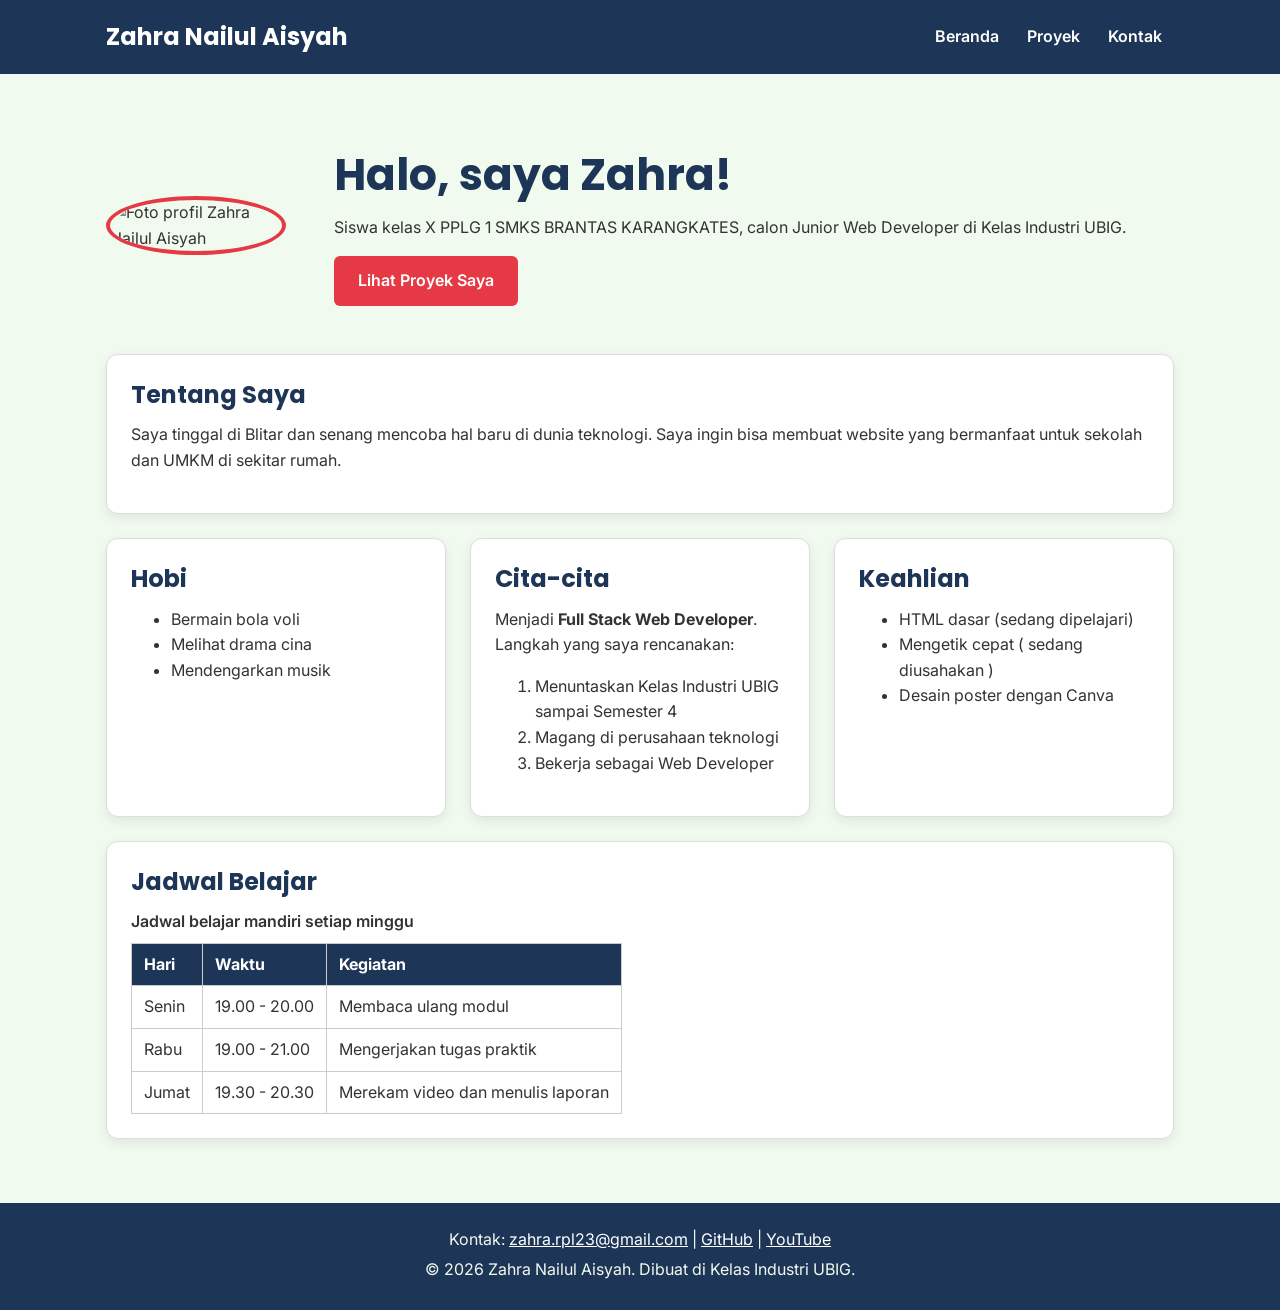
==== index.html @ e12aaff3 "feat: menambahkan html pertama" ====
<!DOCTYPE html>
<html lang="id">
<head>
  <meta charset="UTF-8">
  <meta name="viewport" content="width=device-width, initial-scale=1.0">
  <title>Zahra Nailul Aisyah | Beranda</title>
  <link rel="preconnect" href="https://fonts.googleapis.com">
  <link rel="preconnect" href="https://fonts.gstatic.com" crossorigin>
  <link href="https://fonts.googleapis.com/css2?family=Inter:wght@400;600&family=Poppins:wght@600;700&display=swap" rel="stylesheet">
  <link rel="stylesheet" href="css/style.css">
</head>
<body>
  <header>
    <div class="container navbar">
      <h1>Zahra Nailul Aisyah</h1>
      <nav class="menu-laptop">
        <ul>
          <li><a href="index.html">Beranda</a></li>
          <li><a href="proyek.html">Proyek</a></li>
          <li><a href="kontak.html">Kontak</a></li>
        </ul>
      </nav>
      <!-- Tantangan: menu ponsel yang bisa dibuka-tutup -->
      <details class="menu-ponsel">
        <summary>Menu</summary>
        <nav>
          <ul>
            <li><a href="index.html">Beranda</a></li>
            <li><a href="proyek.html">Proyek</a></li>
            <li><a href="kontak.html">Kontak</a></li>
          </ul>
        </nav>
      </details>
    </div>
  </header>

  <main>
    <div class="container">
      <section class="hero">
        <img src="img/foto-profil.png" alt="Foto profil Zahra Nailul Aisyah" width="180">
        <div>
          <h2>Halo, saya Zahra!</h2>
          <p>Siswa kelas X PPLG 1 SMKS BRANTAS KARANGKATES, calon Junior Web Developer di Kelas Industri UBIG.</p>
          <a href="proyek.html" class="tombol">Lihat Proyek Saya</a>
        </div>
      </section>

      <section class="kartu">
        <h2>Tentang Saya</h2>
        <p>Saya tinggal di Blitar dan senang mencoba hal baru di dunia teknologi. Saya ingin bisa membuat website yang bermanfaat untuk sekolah dan UMKM di sekitar rumah.</p>
      </section>

      <div class="daftar-kartu">
        <section class="kartu">
          <h2>Hobi</h2>
          <ul>
            <li>Bermain bola voli</li>
            <li>Melihat drama cina</li>
            <li>Mendengarkan musik</li>
          </ul>
        </section>

        <section class="kartu">
          <h2>Cita-cita</h2>
          <p>Menjadi <strong>Full Stack Web Developer</strong>. Langkah yang saya rencanakan:</p>
          <ol>
            <li>Menuntaskan Kelas Industri UBIG sampai Semester 4</li>
            <li>Magang di perusahaan teknologi</li>
            <li>Bekerja sebagai Web Developer</li>
          </ol>
        </section>

        <section class="kartu">
          <h2>Keahlian</h2>
          <ul>
            <li>HTML dasar (sedang dipelajari)</li>
            <li>Mengetik cepat ( sedang diusahakan )</li>
            <li>Desain poster dengan Canva</li>
          </ul>
        </section>
      </div>

      <section class="kartu">
        <h2>Jadwal Belajar</h2>
        <table>
          <caption>Jadwal belajar mandiri setiap minggu</caption>
          <thead>
            <tr>
              <th>Hari</th>
              <th>Waktu</th>
              <th>Kegiatan</th>
            </tr>
          </thead>
          <tbody>
            <tr>
              <td>Senin</td>
              <td>19.00 - 20.00</td>
              <td>Membaca ulang modul</td>
            </tr>
            <tr>
              <td>Rabu</td>
              <td>19.00 - 21.00</td>
              <td>Mengerjakan tugas praktik</td>
            </tr>
            <tr>
              <td>Jumat</td>
              <td>19.30 - 20.30</td>
              <td>Merekam video dan menulis laporan</td>
            </tr>
          </tbody>
        </table>
      </section>
    </div>
  </main>

  <footer>
    <p>Kontak: <a href="mailto:zahra.rpl23@gmail.com">zahra.rpl23@gmail.com</a> |
      <a href="https://github.com/" target="_blank">GitHub</a> |
      <a href="https://www.youtube.com/" target="_blank">YouTube</a></p>
    <p>&copy; 2026 Zahra Nailul Aisyah. Dibuat di Kelas Industri UBIG.</p>
  </footer>
</body>
</html>
---- css/style.css ----
/* Gaya portofolio Andi Pratama
   Palet: #1D3557 (utama), #E63946 (aksen), #F1FAEE (latar)
   Huruf: Poppins (judul), Inter (isi)
   Tata letak: mobile first, titik ubah 768px (tablet) dan 1024px (laptop) */

/* 1. Reset */
* {
  box-sizing: border-box;
  margin: 0;
}

img {
  max-width: 100%;
  height: auto;
}

/* 2. Dasar halaman: warna dan huruf */
body {
  font-family: "Inter", Arial, sans-serif;
  font-size: 1rem;
  line-height: 1.6;
  color: #333333;
  background-color: #F1FAEE;
}

h1, h2, h3 {
  font-family: "Poppins", Arial, sans-serif;
  color: #1D3557;
  line-height: 1.3;
}

h2 {
  margin-bottom: 0.75rem;
}

p, ul, ol {
  margin-bottom: 1rem;
}

a {
  color: #E63946;
}

/* 3. Wadah, header, dan menu */
.container {
  max-width: 1100px;
  margin: 0 auto;
  padding: 0 1rem;
}

header {
  background-color: #1D3557;
  color: #FFFFFF;
  padding: 1rem 0;
}

header h1 {
  color: #FFFFFF;
  font-size: 1.5rem;
}

.navbar {
  display: flex;
  flex-wrap: wrap;
  justify-content: space-between;
  align-items: center;
  gap: 0.5rem;
}

nav ul {
  display: flex;
  gap: 0.25rem;
  padding: 0;
  margin: 0;
  list-style: none;
}

nav a {
  display: inline-block;
  padding: 0.5rem 0.75rem;
  border-radius: 6px;
  color: #FFFFFF;
  font-weight: 600;
  text-decoration: none;
}

/* Tantangan: menu ponsel buka-tutup dengan details */
.menu-laptop {
  display: none;
}

.menu-ponsel summary {
  padding: 0.5rem 0.75rem;
  border: 1px solid #FFFFFF;
  border-radius: 6px;
  font-weight: 600;
  cursor: pointer;
}

.menu-ponsel ul {
  flex-direction: column;
  margin-top: 0.5rem;
}

/* 4. Isi utama, hero, dan kartu */
main {
  padding: 1.5rem 0;
}

.hero {
  display: flex;
  flex-direction: column;
  align-items: center;
  gap: 1.5rem;
  padding: 1rem 0 2rem;
  text-align: center;
}

.hero img {
  border: 4px solid #E63946;
  border-radius: 50%;
}

.hero h2 {
  font-size: 2rem;
}

.tombol {
  display: inline-block;
  padding: 0.75rem 1.5rem;
  border-radius: 6px;
  background-color: #E63946;
  color: #FFFFFF;
  font-weight: 600;
  text-decoration: none;
}

.kartu {
  background-color: #FFFFFF;
  padding: 1rem;
  margin-bottom: 1.5rem;
  border: 1px solid #DDDDDD;
  border-radius: 12px;
  box-shadow: 0 4px 12px rgba(0, 0, 0, 0.08);
}

.daftar-kartu {
  display: flex;
  flex-wrap: wrap;
  gap: 1.5rem;
  margin-bottom: 1.5rem;
}

.daftar-kartu .kartu {
  flex: 1 1 280px;
  margin-bottom: 0;
}

article img {
  border-radius: 8px;
  border: 1px solid #DDDDDD;
}

/* 5. Tabel */
table {
  border-collapse: collapse;
}

caption {
  font-weight: 600;
  text-align: left;
  margin-bottom: 0.5rem;
}

th, td {
  border: 1px solid #CCCCCC;
  padding: 0.5rem 0.75rem;
  text-align: left;
}

th {
  background-color: #1D3557;
  color: #FFFFFF;
}

/* 6. Form */
label {
  font-weight: 600;
}

input, select, textarea {
  width: 100%;
  max-width: 22rem;
  padding: 0.6rem;
  margin-top: 0.25rem;
  border: 1px solid #CCCCCC;
  border-radius: 6px;
  font-family: inherit;
  font-size: 1rem;
}

button {
  padding: 0.75rem 1.5rem;
  border: none;
  border-radius: 6px;
  background-color: #E63946;
  color: #FFFFFF;
  font-family: inherit;
  font-size: 1rem;
  font-weight: 600;
  cursor: pointer;
}

/* 7. Footer */
footer {
  background-color: #1D3557;
  color: #F1FAEE;
  text-align: center;
  padding: 1.5rem;
}

footer p {
  margin-bottom: 0.25rem;
}

footer a {
  color: #FFFFFF;
}

/* 8. Tablet: lebar layar 768px ke atas */
@media (min-width: 768px) {
  .menu-laptop {
    display: block;
  }

  .menu-ponsel {
    display: none;
  }

  .hero {
    flex-direction: row;
    padding: 2rem 0 3rem;
    text-align: left;
  }

  .kartu {
    padding: 1.5rem;
  }
}

/* 9. Laptop: lebar layar 1024px ke atas */
@media (min-width: 1024px) {
  main {
    padding: 2.5rem 0;
  }

  .hero {
    gap: 3rem;
  }

  .hero h2 {
    font-size: 2.75rem;
  }
}
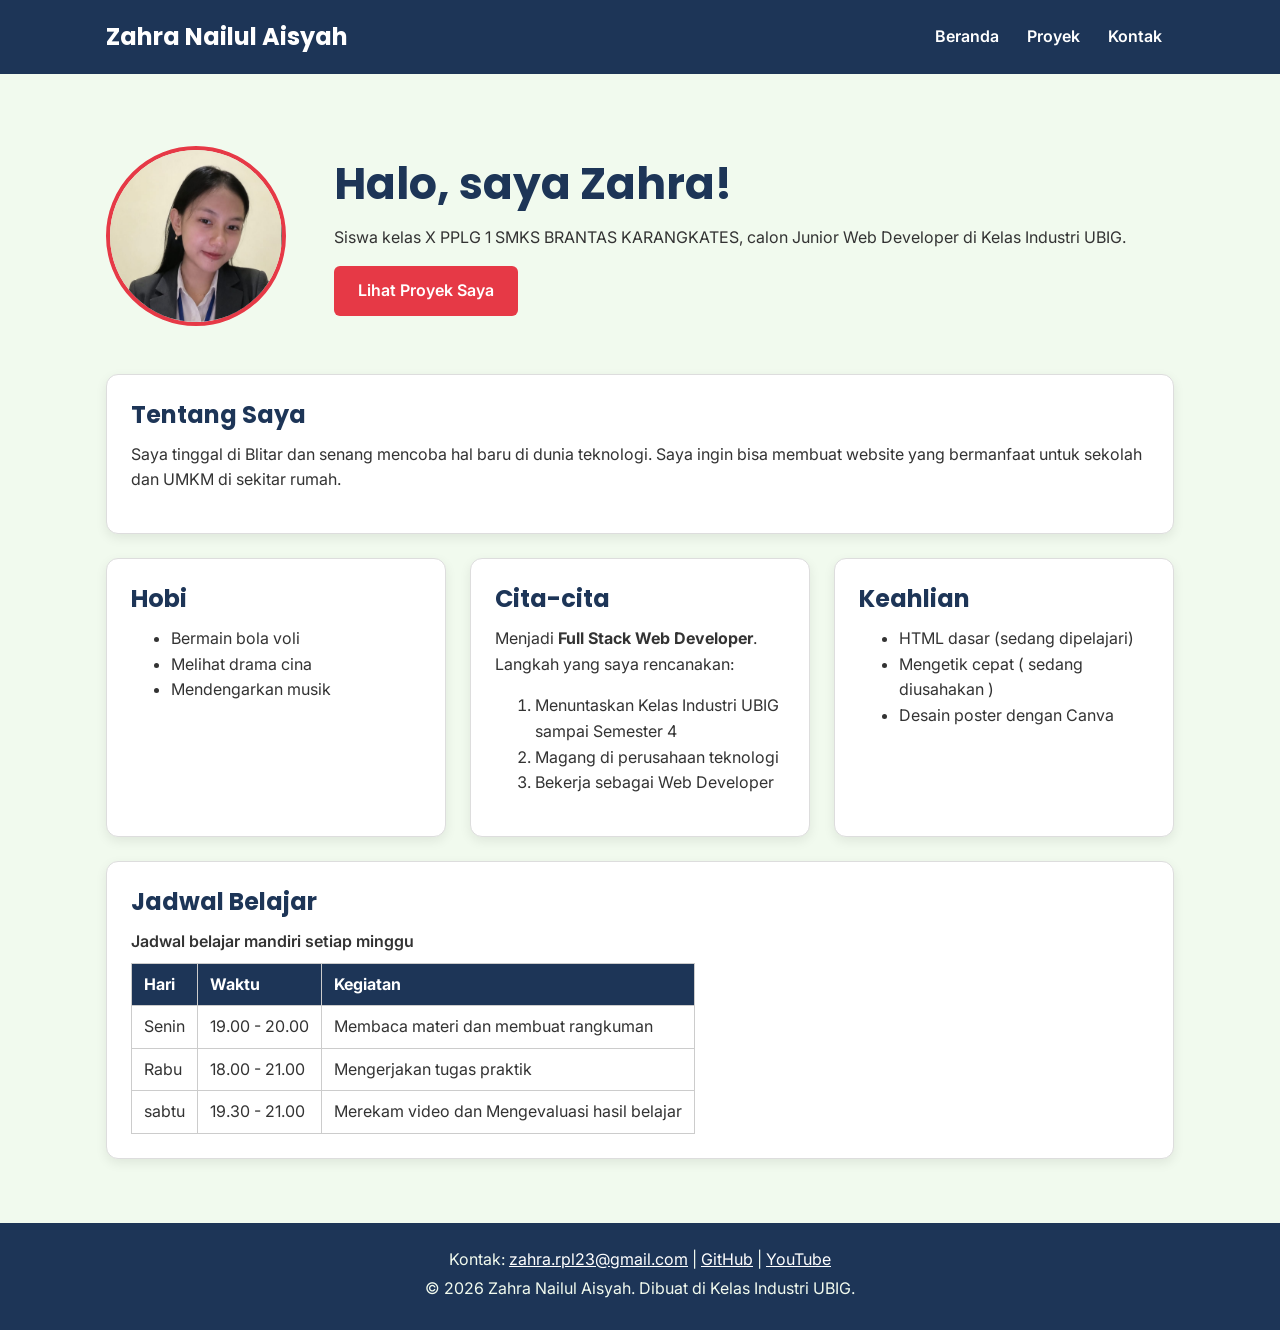
==== commit 337dc957: "Mendaftarkan file HTML dan CSS profil digital" ====
--- a/index.html
+++ b/index.html
@@ -37,7 +37,7 @@
   <main>
     <div class="container">
       <section class="hero">
-        <img src="img/foto-profil.png" alt="Foto profil Zahra Nailul Aisyah" width="180">
+        <img src="img/foto-profile.jpeg" alt="Foto profil Zahra Nailul Aisyah" width="180">
         <div>
           <h2>Halo, saya Zahra!</h2>
           <p>Siswa kelas X PPLG 1 SMKS BRANTAS KARANGKATES, calon Junior Web Developer di Kelas Industri UBIG.</p>
@@ -95,17 +95,17 @@
             <tr>
               <td>Senin</td>
               <td>19.00 - 20.00</td>
-              <td>Membaca ulang modul</td>
+              <td>Membaca materi dan membuat rangkuman</td>
             </tr>
             <tr>
               <td>Rabu</td>
-              <td>19.00 - 21.00</td>
+              <td>18.00 - 21.00</td>
               <td>Mengerjakan tugas praktik</td>
             </tr>
             <tr>
-              <td>Jumat</td>
-              <td>19.30 - 20.30</td>
-              <td>Merekam video dan menulis laporan</td>
+              <td>sabtu</td>
+              <td>19.30 - 21.00</td>
+              <td>Merekam video dan Mengevaluasi hasil belajar</td>
             </tr>
           </tbody>
         </table>
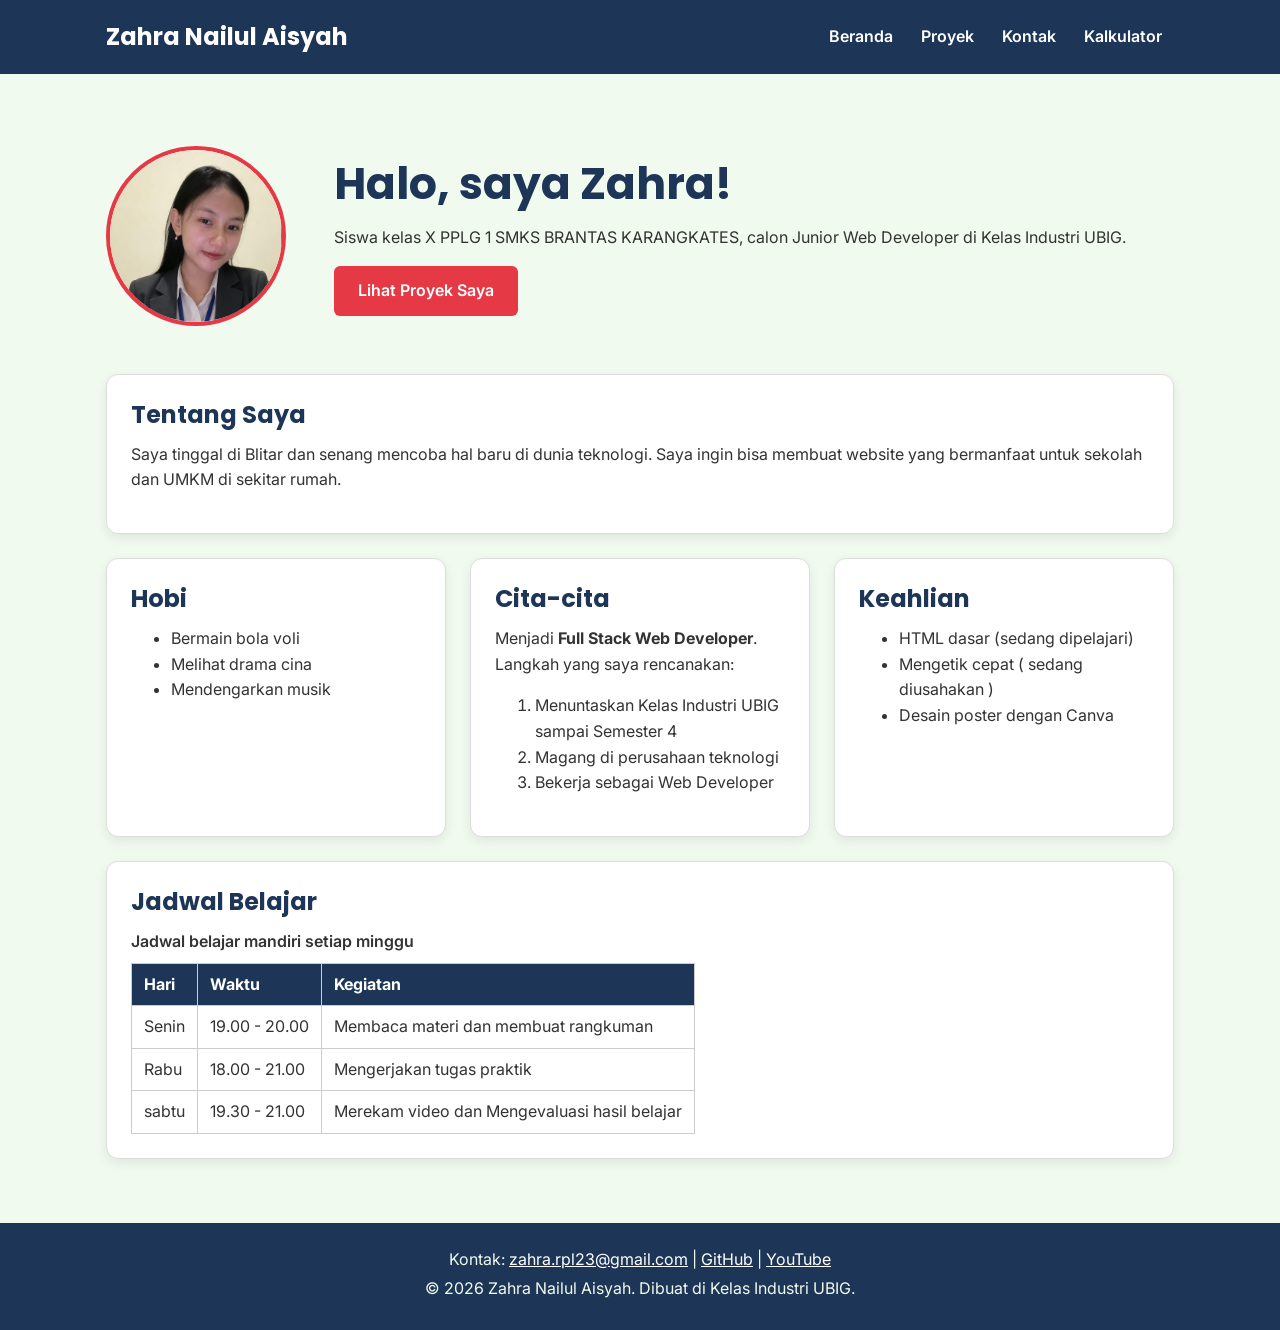
==== commit 35be2e53: "feat: major changes" ====
--- a/index.html
+++ b/index.html
@@ -8,6 +8,8 @@
   <link rel="preconnect" href="https://fonts.gstatic.com" crossorigin>
   <link href="https://fonts.googleapis.com/css2?family=Inter:wght@400;600&family=Poppins:wght@600;700&display=swap" rel="stylesheet">
   <link rel="stylesheet" href="css/style.css">
+  <script src="js/latihan.js" defer></script>
+  <script src="js/logika.js" defer></script>
 </head>
 <body>
   <header>
@@ -18,6 +20,7 @@
           <li><a href="index.html">Beranda</a></li>
           <li><a href="proyek.html">Proyek</a></li>
           <li><a href="kontak.html">Kontak</a></li>
+          <li><a href="kalkulator/kalkulator.html">Kalkulator</a></li>
         </ul>
       </nav>
       <!-- Tantangan: menu ponsel yang bisa dibuka-tutup -->
@@ -28,6 +31,7 @@
             <li><a href="index.html">Beranda</a></li>
             <li><a href="proyek.html">Proyek</a></li>
             <li><a href="kontak.html">Kontak</a></li>
+            <li><a href="kalkulator/kalkulator.html">Kalkulator</a></li>
           </ul>
         </nav>
       </details>
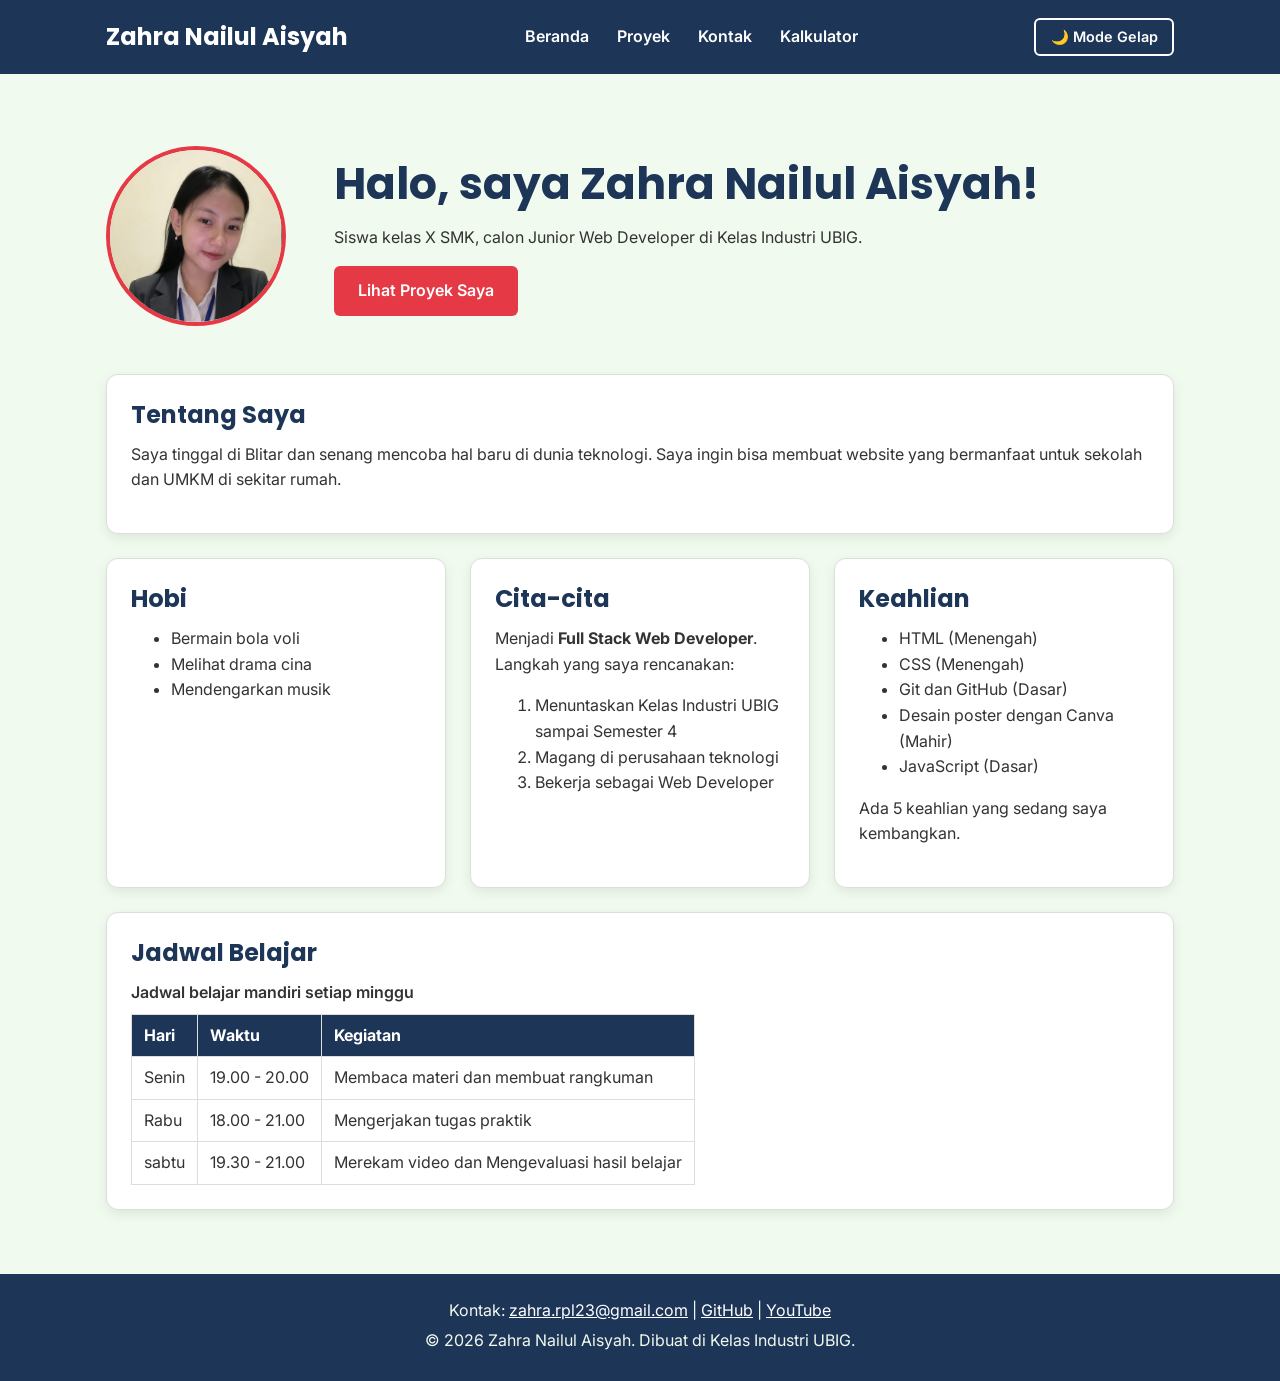
==== commit 162e8456: "feat: tambah keahlian dinamis, mode gelap, dan filter proyek" ====
--- a/index.html
+++ b/index.html
@@ -8,8 +8,9 @@
   <link rel="preconnect" href="https://fonts.gstatic.com" crossorigin>
   <link href="https://fonts.googleapis.com/css2?family=Inter:wght@400;600&family=Poppins:wght@600;700&display=swap" rel="stylesheet">
   <link rel="stylesheet" href="css/style.css">
+  <script src="js/main.js" defer></script>
+  <script src="js/logika.js" defer></script>
   <script src="js/latihan.js" defer></script>
-  <script src="js/logika.js" defer></script>
 </head>
 <body>
   <header>
@@ -20,7 +21,7 @@
           <li><a href="index.html">Beranda</a></li>
           <li><a href="proyek.html">Proyek</a></li>
           <li><a href="kontak.html">Kontak</a></li>
-          <li><a href="kalkulator/kalkulator.html">Kalkulator</a></li>
+          <li><a href="kalkulator.html">Kalkulator</a></li>
         </ul>
       </nav>
       <!-- Tantangan: menu ponsel yang bisa dibuka-tutup -->
@@ -31,10 +32,11 @@
             <li><a href="index.html">Beranda</a></li>
             <li><a href="proyek.html">Proyek</a></li>
             <li><a href="kontak.html">Kontak</a></li>
-            <li><a href="kalkulator/kalkulator.html">Kalkulator</a></li>
+            <li><a href="kalkulator.html">Kalkulator</a></li>
           </ul>
         </nav>
       </details>
+      <button type="button" class="tombol-tema" id="btn-tema">🌙 Mode Gelap</button>
     </div>
   </header>
 
@@ -43,14 +45,14 @@
       <section class="hero">
         <img src="img/foto-profile.jpeg" alt="Foto profil Zahra Nailul Aisyah" width="180">
         <div>
-          <h2>Halo, saya Zahra!</h2>
-          <p>Siswa kelas X PPLG 1 SMKS BRANTAS KARANGKATES, calon Junior Web Developer di Kelas Industri UBIG.</p>
+          <h2>Halo, saya Zahra Nailul Aisyah!</h2>
+          <p>Siswa kelas X SMK, calon Junior Web Developer di Kelas Industri UBIG.</p>
           <a href="proyek.html" class="tombol">Lihat Proyek Saya</a>
         </div>
       </section>
 
       <section class="kartu">
-        <h2>Tentang Saya</h2>
+      <h2>Tentang Saya</h2>
         <p>Saya tinggal di Blitar dan senang mencoba hal baru di dunia teknologi. Saya ingin bisa membuat website yang bermanfaat untuk sekolah dan UMKM di sekitar rumah.</p>
       </section>
 
@@ -76,11 +78,8 @@
 
         <section class="kartu">
           <h2>Keahlian</h2>
-          <ul>
-            <li>HTML dasar (sedang dipelajari)</li>
-            <li>Mengetik cepat ( sedang diusahakan )</li>
-            <li>Desain poster dengan Canva</li>
-          </ul>
+          <ul id="daftar-skill"></ul>
+          <p id="jumlah-skill"></p>
         </section>
       </div>
 
@@ -119,8 +118,8 @@
 
   <footer>
     <p>Kontak: <a href="mailto:zahra.rpl23@gmail.com">zahra.rpl23@gmail.com</a> |
-      <a href="https://github.com/" target="_blank">GitHub</a> |
-      <a href="https://www.youtube.com/" target="_blank">YouTube</a></p>
+      <a href="https://github.com/Syomaybandung" target="_blank">GitHub</a> |
+      <a href="https://www.youtube.com/@AnandityaZahra_xrpl" target="_blank">YouTube</a></p>
     <p>&copy; 2026 Zahra Nailul Aisyah. Dibuat di Kelas Industri UBIG.</p>
   </footer>
 </body>
--- a/css/style.css
+++ b/css/style.css
@@ -15,17 +15,32 @@
 }
 
 /* 2. Dasar halaman: warna dan huruf */
+/* PENANDA FOOTER: body dibuat setinggi layar dan disusun vertikal. */
+:root {
+  --warna-utama: #1D3557;
+  --warna-judul: #1D3557;
+  --warna-aksen: #E63946;
+  --warna-tautan: #E63946;
+  --warna-latar: #F1FAEE;
+  --warna-teks: #333333;
+  --warna-kartu: #FFFFFF;
+  --warna-garis: #DDDDDD;
+}
+
 body {
+  display: flex;
+  flex-direction: column;
+  min-height: 100vh;
   font-family: "Inter", Arial, sans-serif;
   font-size: 1rem;
   line-height: 1.6;
-  color: #333333;
-  background-color: #F1FAEE;
+  color: var(--warna-teks);
+  background-color: var(--warna-latar);
 }
 
 h1, h2, h3 {
   font-family: "Poppins", Arial, sans-serif;
-  color: #1D3557;
+  color: var(--warna-judul);
   line-height: 1.3;
 }
 
@@ -38,7 +53,7 @@
 }
 
 a {
-  color: #E63946;
+  color: var(--warna-tautan);
 }
 
 /* 3. Wadah, header, dan menu */
@@ -49,7 +64,7 @@
 }
 
 header {
-  background-color: #1D3557;
+  background-color: var(--warna-utama);
   color: #FFFFFF;
   padding: 1rem 0;
 }
@@ -103,7 +118,9 @@
 }
 
 /* 4. Isi utama, hero, dan kartu */
+/* PENANDA FOOTER: main mengisi ruang kosong sebelum footer. */
 main {
+  flex: 1;
   padding: 1.5rem 0;
 }
 
@@ -129,17 +146,17 @@
   display: inline-block;
   padding: 0.75rem 1.5rem;
   border-radius: 6px;
-  background-color: #E63946;
+  background-color: var(--warna-aksen);
   color: #FFFFFF;
   font-weight: 600;
   text-decoration: none;
 }
 
 .kartu {
-  background-color: #FFFFFF;
+  background-color: var(--warna-kartu);
   padding: 1rem;
   margin-bottom: 1.5rem;
-  border: 1px solid #DDDDDD;
+  border: 1px solid var(--warna-garis);
   border-radius: 12px;
   box-shadow: 0 4px 12px rgba(0, 0, 0, 0.08);
 }
@@ -158,7 +175,7 @@
 
 article img {
   border-radius: 8px;
-  border: 1px solid #DDDDDD;
+  border: 1px solid var(--warna-garis);
 }
 
 /* 5. Tabel */
@@ -173,13 +190,13 @@
 }
 
 th, td {
-  border: 1px solid #CCCCCC;
+  border: 1px solid var(--warna-garis);
   padding: 0.5rem 0.75rem;
   text-align: left;
 }
 
 th {
-  background-color: #1D3557;
+  background-color: var(--warna-utama);
   color: #FFFFFF;
 }
 
@@ -193,8 +210,10 @@
   max-width: 22rem;
   padding: 0.6rem;
   margin-top: 0.25rem;
-  border: 1px solid #CCCCCC;
-  border-radius: 6px;
+  border: 1px solid var(--warna-garis);
+  border-radius: 6px;
+  color: var(--warna-teks);
+  background-color: var(--warna-kartu);
   font-family: inherit;
   font-size: 1rem;
 }
@@ -203,7 +222,7 @@
   padding: 0.75rem 1.5rem;
   border: none;
   border-radius: 6px;
-  background-color: #E63946;
+  background-color: var(--warna-aksen);
   color: #FFFFFF;
   font-family: inherit;
   font-size: 1rem;
@@ -213,7 +232,7 @@
 
 /* 7. Footer */
 footer {
-  background-color: #1D3557;
+  background-color: var(--warna-utama);
   color: #F1FAEE;
   text-align: center;
   padding: 1.5rem;
@@ -262,3 +281,45 @@
     font-size: 2.75rem;
   }
 }
+
+/* 10. Tombol tema, filter, dan label kategori */
+.tombol-tema {
+  padding: 0.5rem 0.9rem;
+  border: 2px solid #FFFFFF;
+  background-color: transparent;
+  font-size: 0.9rem;
+}
+
+.filter-proyek {
+  display: flex;
+  flex-wrap: wrap;
+  gap: 0.5rem;
+  margin-bottom: 1rem;
+}
+
+.filter-proyek-tombol {
+  padding: 0.5rem 0.9rem;
+}
+
+.filter-proyek-tombol.aktif {
+  background-color: var(--warna-utama);
+}
+
+.label {
+  display: inline-block;
+  margin-bottom: 0.5rem;
+  color: var(--warna-aksen);
+  font-weight: 600;
+}
+
+/* 11. Tema gelap */
+body.gelap {
+  --warna-utama: #24364B;
+  --warna-judul: #E3E8EE;
+  --warna-aksen: #FF7B86;
+  --warna-tautan: #FF9AA2;
+  --warna-latar: #121A24;
+  --warna-teks: #E3E8EE;
+  --warna-kartu: #1C2938;
+  --warna-garis: #3A4A5D;
+}
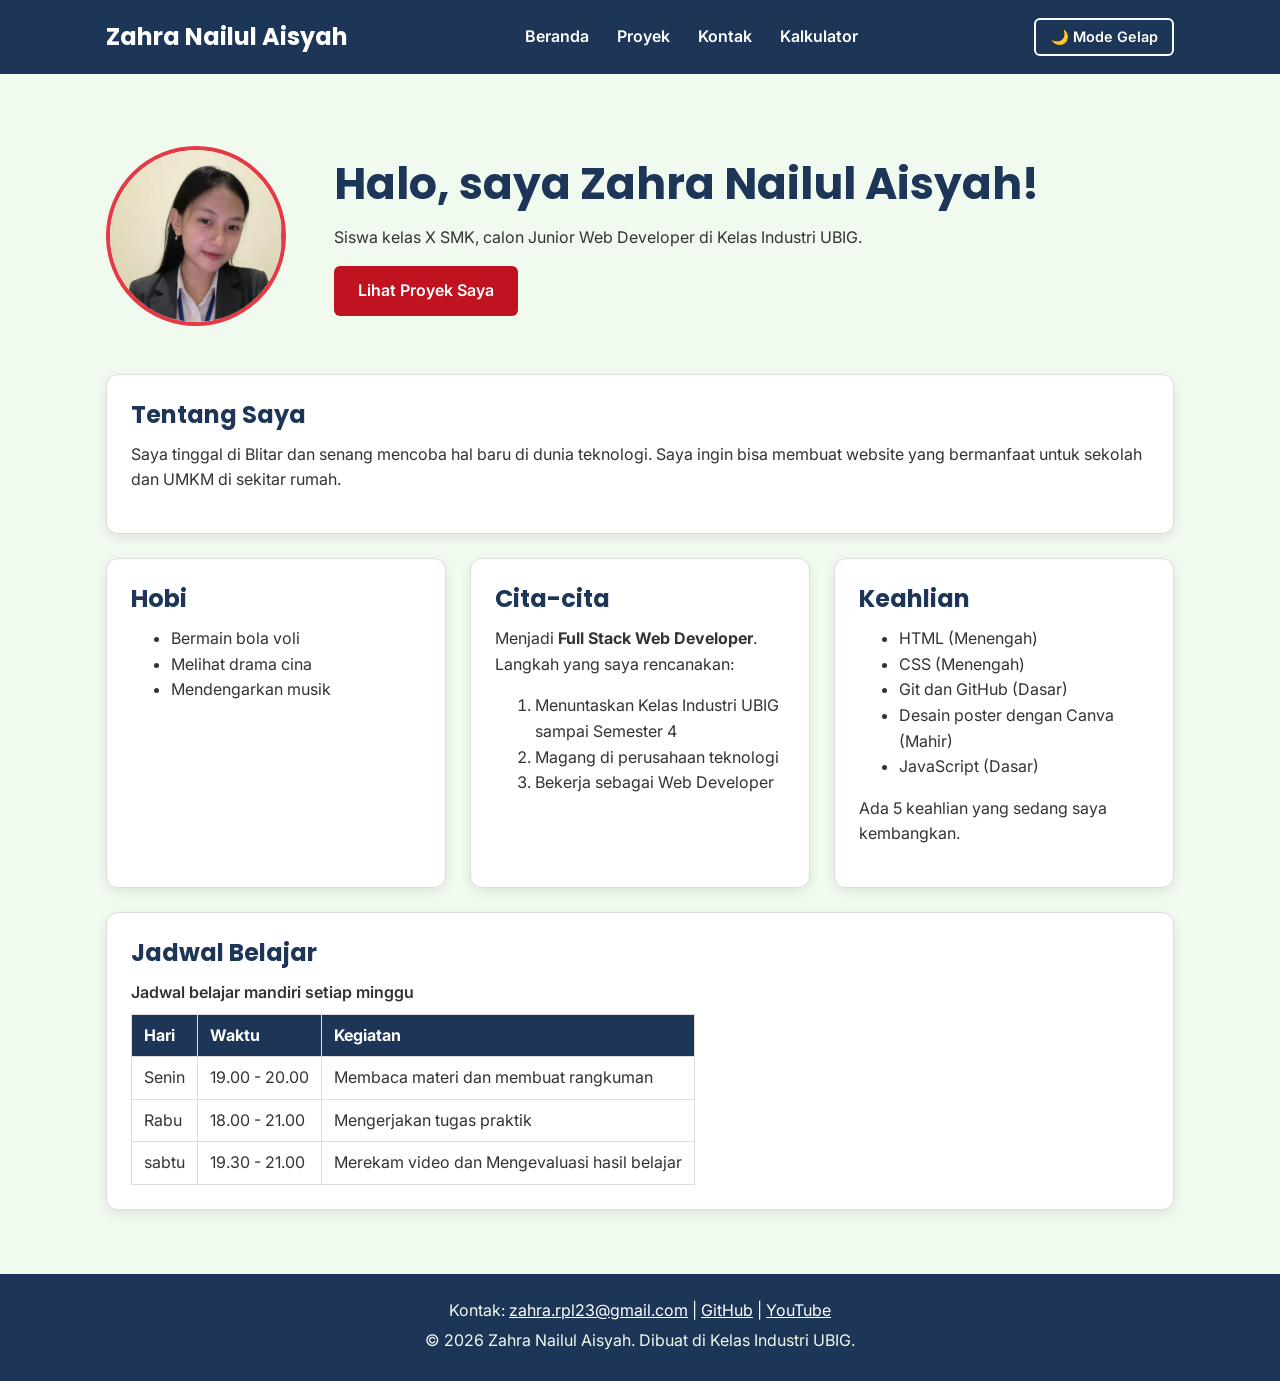
==== commit 7678c1ce: "fix: perbaikan kontras, meta deskription, dan ukuran gambar" ====
--- a/index.html
+++ b/index.html
@@ -9,6 +9,9 @@
   <link href="https://fonts.googleapis.com/css2?family=Inter:wght@400;600&family=Poppins:wght@600;700&display=swap" rel="stylesheet">
   <link rel="stylesheet" href="css/style.css">
   <script src="js/main.js" defer></script>
+  <script src="js/tema.js" defer></script>
+  
+  <!-- REVISI: hapus js/logika.js dan js/latihan.js (hanya console.log)-->
   <script src="js/logika.js" defer></script>
   <script src="js/latihan.js" defer></script>
 </head>
@@ -21,7 +24,7 @@
           <li><a href="index.html">Beranda</a></li>
           <li><a href="proyek.html">Proyek</a></li>
           <li><a href="kontak.html">Kontak</a></li>
-          <li><a href="kalkulator.html">Kalkulator</a></li>
+          <li><a href="kalkulator/kalkulator.html">Kalkulator</a></li>
         </ul>
       </nav>
       <!-- Tantangan: menu ponsel yang bisa dibuka-tutup -->
@@ -32,7 +35,7 @@
             <li><a href="index.html">Beranda</a></li>
             <li><a href="proyek.html">Proyek</a></li>
             <li><a href="kontak.html">Kontak</a></li>
-            <li><a href="kalkulator.html">Kalkulator</a></li>
+            <li><a href="kalkulator/kalkulator.html">Kalkulator</a></li>
           </ul>
         </nav>
       </details>
@@ -43,7 +46,7 @@
   <main>
     <div class="container">
       <section class="hero">
-        <img src="img/foto-profile.jpeg" alt="Foto profil Zahra Nailul Aisyah" width="180">
+        <img src="img/foto-profile.jpeg" alt="Foto profil Zahra Nailul Aisyah" width="180" height="180">
         <div>
           <h2>Halo, saya Zahra Nailul Aisyah!</h2>
           <p>Siswa kelas X SMK, calon Junior Web Developer di Kelas Industri UBIG.</p>
@@ -118,8 +121,8 @@
 
   <footer>
     <p>Kontak: <a href="mailto:zahra.rpl23@gmail.com">zahra.rpl23@gmail.com</a> |
-      <a href="https://github.com/Syomaybandung" target="_blank">GitHub</a> |
-      <a href="https://www.youtube.com/@AnandityaZahra_xrpl" target="_blank">YouTube</a></p>
+      <a href="https://github.com/zahrarpl23-code" target="_blank">GitHub</a> |
+      <a href="https://www.youtube.com/@zahraNailul" target="_blank">YouTube</a></p>
     <p>&copy; 2026 Zahra Nailul Aisyah. Dibuat di Kelas Industri UBIG.</p>
   </footer>
 </body>
--- a/css/style.css
+++ b/css/style.css
@@ -1,4 +1,4 @@
-/* Gaya portofolio Andi Pratama
+/* Gaya portofolio Zahra Nailul Aisyah
    Palet: #1D3557 (utama), #E63946 (aksen), #F1FAEE (latar)
    Huruf: Poppins (judul), Inter (isi)
    Tata letak: mobile first, titik ubah 768px (tablet) dan 1024px (laptop) */
@@ -19,8 +19,8 @@
 :root {
   --warna-utama: #1D3557;
   --warna-judul: #1D3557;
-  --warna-aksen: #E63946;
-  --warna-tautan: #E63946;
+  --warna-aksen: #C1121F;
+  --warna-tautan: #C1121F;
   --warna-latar: #F1FAEE;
   --warna-teks: #333333;
   --warna-kartu: #FFFFFF;
@@ -323,3 +323,10 @@
   --warna-kartu: #1C2938;
   --warna-garis: #3A4A5D;
 }
+.hampir-penuh {
+  color: var (--warna-aksen);
+}
+.tombol-kedua {
+  background-color: var(--warna-utama);
+  color: #FFFFFF;
+}
